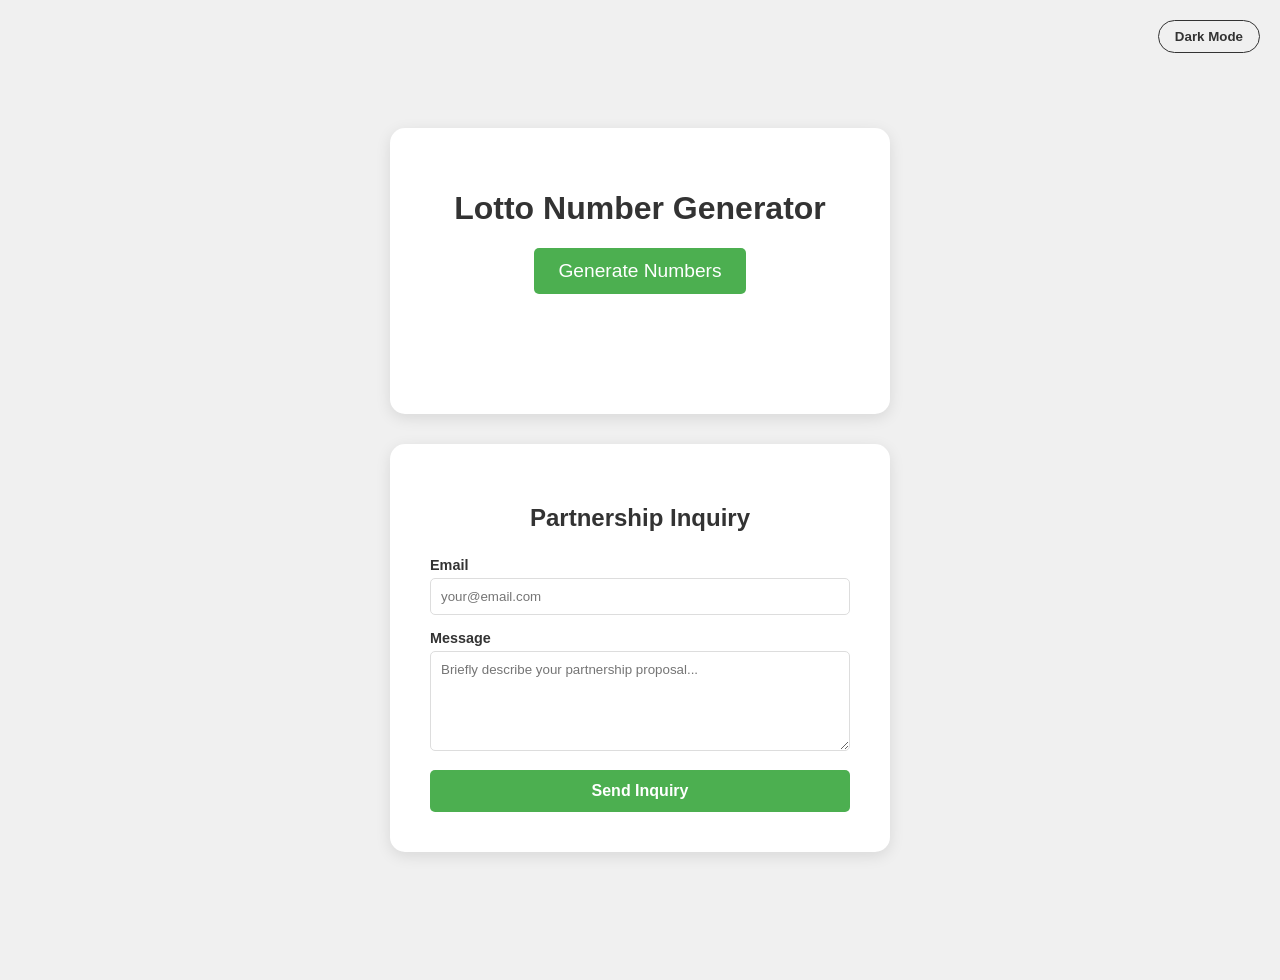
==== index.html @ 7924481c "Add Formspree partnership inquiry form with theme support" ====
<!DOCTYPE html>
<html lang="en">
<head>
    <meta charset="UTF-8">
    <meta name="viewport" content="width=device-width, initial-scale=1.0">
    <title>Lotto Number Generator</title>
    <link rel="stylesheet" href="style.css">
</head>
<body>
    <div class="theme-toggle-container">
        <button id="theme-toggle">Dark Mode</button>
    </div>
    
    <div class="main-wrapper">
        <div class="container lotto-section">
            <h1>Lotto Number Generator</h1>
            <button id="generator-btn">Generate Numbers</button>
            <div id="lotto-numbers-container"></div>
        </div>

        <div class="container contact-section">
            <h2>Partnership Inquiry</h2>
            <form action="https://formspree.io/f/your-form-id" method="POST">
                <div class="form-group">
                    <label for="email">Email</label>
                    <input type="email" id="email" name="email" placeholder="your@email.com" required>
                </div>
                <div class="form-group">
                    <label for="message">Message</label>
                    <textarea id="message" name="message" placeholder="Briefly describe your partnership proposal..." required></textarea>
                </div>
                <button type="submit" class="submit-btn">Send Inquiry</button>
            </form>
        </div>
    </div>

    <script src="main.js"></script>
</body>
</html>
---- style.css ----
:root {
    --bg-color: #f0f0f0;
    --text-color: #333;
    --container-bg: #fff;
    --btn-bg: #4CAF50;
    --btn-text: #fff;
    --input-border: #ddd;
    --input-bg: #fff;
}

body.dark-mode {
    --bg-color: #1a1a1a;
    --text-color: #f0f0f0;
    --container-bg: #2d2d2d;
    --btn-bg: #45a049;
    --btn-text: #fff;
    --input-border: #444;
    --input-bg: #3d3d3d;
}

body {
    font-family: sans-serif;
    display: flex;
    justify-content: center;
    align-items: center;
    min-height: 100vh;
    background-color: var(--bg-color);
    color: var(--text-color);
    transition: background-color 0.3s, color 0.3s;
    margin: 0;
    padding: 40px 0;
}

.main-wrapper {
    display: flex;
    flex-direction: column;
    gap: 30px;
    width: 90%;
    max-width: 500px;
}

.container {
    text-align: center;
    background-color: var(--container-bg);
    padding: 40px;
    border-radius: 15px;
    box-shadow: 0 4px 15px rgba(0,0,0,0.1);
}

.theme-toggle-container {
    position: absolute;
    top: 20px;
    right: 20px;
}

#theme-toggle {
    padding: 8px 16px;
    cursor: pointer;
    border: 1px solid var(--text-color);
    border-radius: 20px;
    background: transparent;
    color: var(--text-color);
    font-weight: bold;
    transition: all 0.3s;
}

#generator-btn {
    padding: 12px 24px;
    font-size: 1.2rem;
    cursor: pointer;
    border: none;
    border-radius: 5px;
    background-color: var(--btn-bg);
    color: var(--btn-text);
    margin-bottom: 20px;
    transition: background-color 0.3s, transform 0.1s;
}

#generator-btn:active {
    transform: scale(0.98);
}

#lotto-numbers-container {
    display: flex;
    justify-content: center;
    gap: 10px;
    flex-wrap: wrap;
    min-height: 60px;
}

.lotto-ball {
    width: 50px;
    height: 50px;
    border-radius: 50%;
    display: flex;
    justify-content: center;
    align-items: center;
    font-size: 1.5rem;
    font-weight: bold;
    color: white;
    box-shadow: 0 2px 5px rgba(0,0,0,0.2);
    animation: bounce 0.5s ease-out;
}

/* Contact Form Styling */
.contact-section h2 {
    margin-bottom: 25px;
}

.form-group {
    text-align: left;
    margin-bottom: 15px;
}

.form-group label {
    display: block;
    margin-bottom: 5px;
    font-weight: bold;
    font-size: 0.9rem;
}

.form-group input, 
.form-group textarea {
    width: 100%;
    padding: 10px;
    border: 1px solid var(--input-border);
    border-radius: 5px;
    background-color: var(--input-bg);
    color: var(--text-color);
    box-sizing: border-box;
    font-family: inherit;
}

.form-group textarea {
    height: 100px;
    resize: vertical;
}

.submit-btn {
    width: 100%;
    padding: 12px;
    background-color: var(--btn-bg);
    color: var(--btn-text);
    border: none;
    border-radius: 5px;
    font-size: 1rem;
    cursor: pointer;
    font-weight: bold;
    transition: opacity 0.3s;
}

.submit-btn:hover {
    opacity: 0.9;
}

@keyframes bounce {
    0% { transform: scale(0); }
    70% { transform: scale(1.1); }
    100% { transform: scale(1); }
}
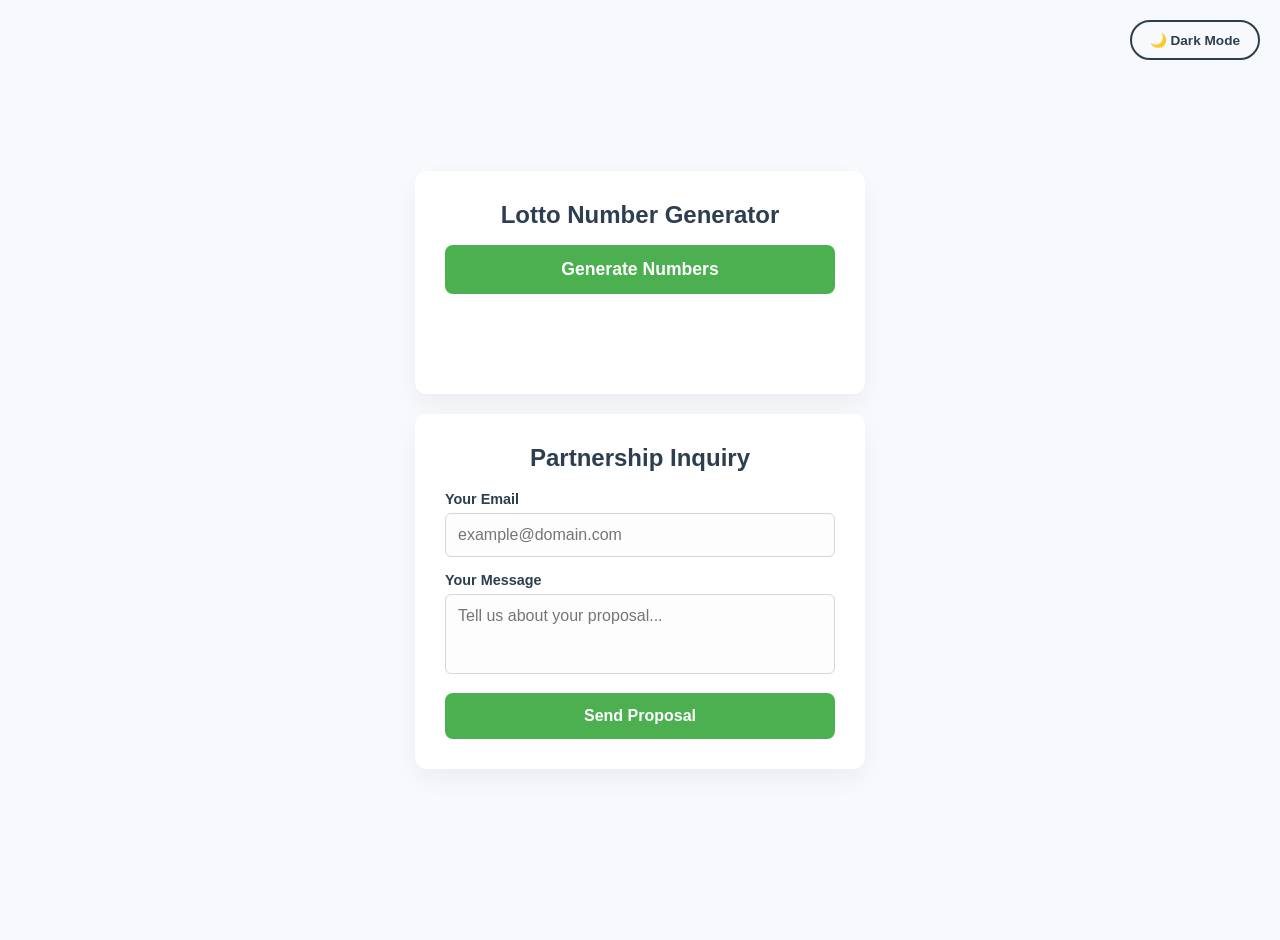
==== commit 81ff8145: "Final cleanup: Ensure both Lotto and Partnership form are present and styled" ====
--- a/index.html
+++ b/index.html
@@ -3,7 +3,7 @@
 <head>
     <meta charset="UTF-8">
     <meta name="viewport" content="width=device-width, initial-scale=1.0">
-    <title>Lotto Number Generator</title>
+    <title>Lotto & Partnership</title>
     <link rel="stylesheet" href="style.css">
 </head>
 <body>
@@ -12,24 +12,26 @@
     </div>
     
     <div class="main-wrapper">
+        <!-- Lotto Generator Section -->
         <div class="container lotto-section">
             <h1>Lotto Number Generator</h1>
             <button id="generator-btn">Generate Numbers</button>
             <div id="lotto-numbers-container"></div>
         </div>
 
+        <!-- Partnership Inquiry Form Section -->
         <div class="container contact-section">
             <h2>Partnership Inquiry</h2>
-            <form action="https://formspree.io/f/your-form-id" method="POST">
+            <form action="https://formspree.io/f/xnjgpeyk" method="POST">
                 <div class="form-group">
-                    <label for="email">Email</label>
-                    <input type="email" id="email" name="email" placeholder="your@email.com" required>
+                    <label for="email">Your Email</label>
+                    <input type="email" id="email" name="email" placeholder="example@domain.com" required>
                 </div>
                 <div class="form-group">
-                    <label for="message">Message</label>
-                    <textarea id="message" name="message" placeholder="Briefly describe your partnership proposal..." required></textarea>
+                    <label for="message">Your Message</label>
+                    <textarea id="message" name="message" placeholder="Tell us about your proposal..." required></textarea>
                 </div>
-                <button type="submit" class="submit-btn">Send Inquiry</button>
+                <button type="submit" class="submit-btn">Send Proposal</button>
             </form>
         </div>
     </div>
--- a/style.css
+++ b/style.css
@@ -1,112 +1,120 @@
 :root {
-    --bg-color: #f0f0f0;
-    --text-color: #333;
-    --container-bg: #fff;
-    --btn-bg: #4CAF50;
-    --btn-text: #fff;
-    --input-border: #ddd;
-    --input-bg: #fff;
+    --bg-color: #f7f9fc;
+    --text-color: #2c3e50;
+    --container-bg: #ffffff;
+    --btn-bg: #4caf50;
+    --btn-text: #ffffff;
+    --input-border: #d1d8e0;
+    --input-bg: #fdfdfd;
 }
 
 body.dark-mode {
-    --bg-color: #1a1a1a;
-    --text-color: #f0f0f0;
-    --container-bg: #2d2d2d;
-    --btn-bg: #45a049;
-    --btn-text: #fff;
-    --input-border: #444;
-    --input-bg: #3d3d3d;
+    --bg-color: #121212;
+    --text-color: #e0e0e0;
+    --container-bg: #1e1e1e;
+    --btn-bg: #43a047;
+    --btn-text: #ffffff;
+    --input-border: #333333;
+    --input-bg: #2d2d2d;
 }
 
 body {
-    font-family: sans-serif;
+    font-family: 'Segoe UI', Tahoma, Geneva, Verdana, sans-serif;
     display: flex;
     justify-content: center;
     align-items: center;
     min-height: 100vh;
     background-color: var(--bg-color);
     color: var(--text-color);
-    transition: background-color 0.3s, color 0.3s;
+    transition: all 0.3s ease;
     margin: 0;
-    padding: 40px 0;
+    padding: 20px;
 }
 
 .main-wrapper {
     display: flex;
     flex-direction: column;
-    gap: 30px;
-    width: 90%;
-    max-width: 500px;
+    gap: 20px;
+    width: 100%;
+    max-width: 450px;
 }
 
 .container {
+    background-color: var(--container-bg);
+    padding: 30px;
+    border-radius: 12px;
+    box-shadow: 0 10px 25px rgba(0,0,0,0.05);
     text-align: center;
-    background-color: var(--container-bg);
-    padding: 40px;
-    border-radius: 15px;
-    box-shadow: 0 4px 15px rgba(0,0,0,0.1);
 }
 
 .theme-toggle-container {
-    position: absolute;
+    position: fixed;
     top: 20px;
     right: 20px;
 }
 
 #theme-toggle {
-    padding: 8px 16px;
+    padding: 10px 18px;
     cursor: pointer;
-    border: 1px solid var(--text-color);
-    border-radius: 20px;
+    border: 2px solid var(--text-color);
+    border-radius: 25px;
     background: transparent;
     color: var(--text-color);
-    font-weight: bold;
-    transition: all 0.3s;
+    font-weight: 700;
+    font-size: 0.85rem;
+    transition: 0.3s;
+}
+
+h1, h2 {
+    margin-top: 0;
+    font-size: 1.5rem;
 }
 
 #generator-btn {
-    padding: 12px 24px;
-    font-size: 1.2rem;
+    width: 100%;
+    padding: 14px;
+    font-size: 1.1rem;
+    font-weight: bold;
     cursor: pointer;
     border: none;
-    border-radius: 5px;
+    border-radius: 8px;
     background-color: var(--btn-bg);
     color: var(--btn-text);
     margin-bottom: 20px;
-    transition: background-color 0.3s, transform 0.1s;
+    transition: transform 0.1s, opacity 0.2s;
 }
 
-#generator-btn:active {
-    transform: scale(0.98);
-}
+#generator-btn:hover { opacity: 0.9; }
+#generator-btn:active { transform: scale(0.98); }
 
 #lotto-numbers-container {
     display: flex;
     justify-content: center;
-    gap: 10px;
+    gap: 8px;
     flex-wrap: wrap;
-    min-height: 60px;
+    min-height: 50px;
 }
 
 .lotto-ball {
-    width: 50px;
-    height: 50px;
+    width: 45px;
+    height: 45px;
     border-radius: 50%;
     display: flex;
     justify-content: center;
     align-items: center;
-    font-size: 1.5rem;
+    font-size: 1.2rem;
     font-weight: bold;
     color: white;
-    box-shadow: 0 2px 5px rgba(0,0,0,0.2);
-    animation: bounce 0.5s ease-out;
+    box-shadow: 0 4px 8px rgba(0,0,0,0.15);
+    animation: popIn 0.4s cubic-bezier(0.175, 0.885, 0.32, 1.275);
 }
 
-/* Contact Form Styling */
-.contact-section h2 {
-    margin-bottom: 25px;
+@keyframes popIn {
+    0% { transform: scale(0); opacity: 0; }
+    100% { transform: scale(1); opacity: 1; }
 }
 
+/* Form Styles */
 .form-group {
     text-align: left;
     margin-bottom: 15px;
@@ -114,47 +122,40 @@
 
 .form-group label {
     display: block;
-    margin-bottom: 5px;
-    font-weight: bold;
+    margin-bottom: 6px;
     font-size: 0.9rem;
+    font-weight: 600;
 }
 
 .form-group input, 
 .form-group textarea {
     width: 100%;
-    padding: 10px;
+    padding: 12px;
     border: 1px solid var(--input-border);
-    border-radius: 5px;
+    border-radius: 6px;
     background-color: var(--input-bg);
     color: var(--text-color);
     box-sizing: border-box;
     font-family: inherit;
+    font-size: 1rem;
 }
 
 .form-group textarea {
-    height: 100px;
-    resize: vertical;
+    height: 80px;
+    resize: none;
 }
 
 .submit-btn {
     width: 100%;
-    padding: 12px;
+    padding: 14px;
     background-color: var(--btn-bg);
     color: var(--btn-text);
     border: none;
-    border-radius: 5px;
+    border-radius: 8px;
     font-size: 1rem;
+    font-weight: bold;
     cursor: pointer;
-    font-weight: bold;
-    transition: opacity 0.3s;
+    transition: 0.3s;
 }
 
-.submit-btn:hover {
-    opacity: 0.9;
-}
-
-@keyframes bounce {
-    0% { transform: scale(0); }
-    70% { transform: scale(1.1); }
-    100% { transform: scale(1); }
-}
+.submit-btn:hover { opacity: 0.9; }
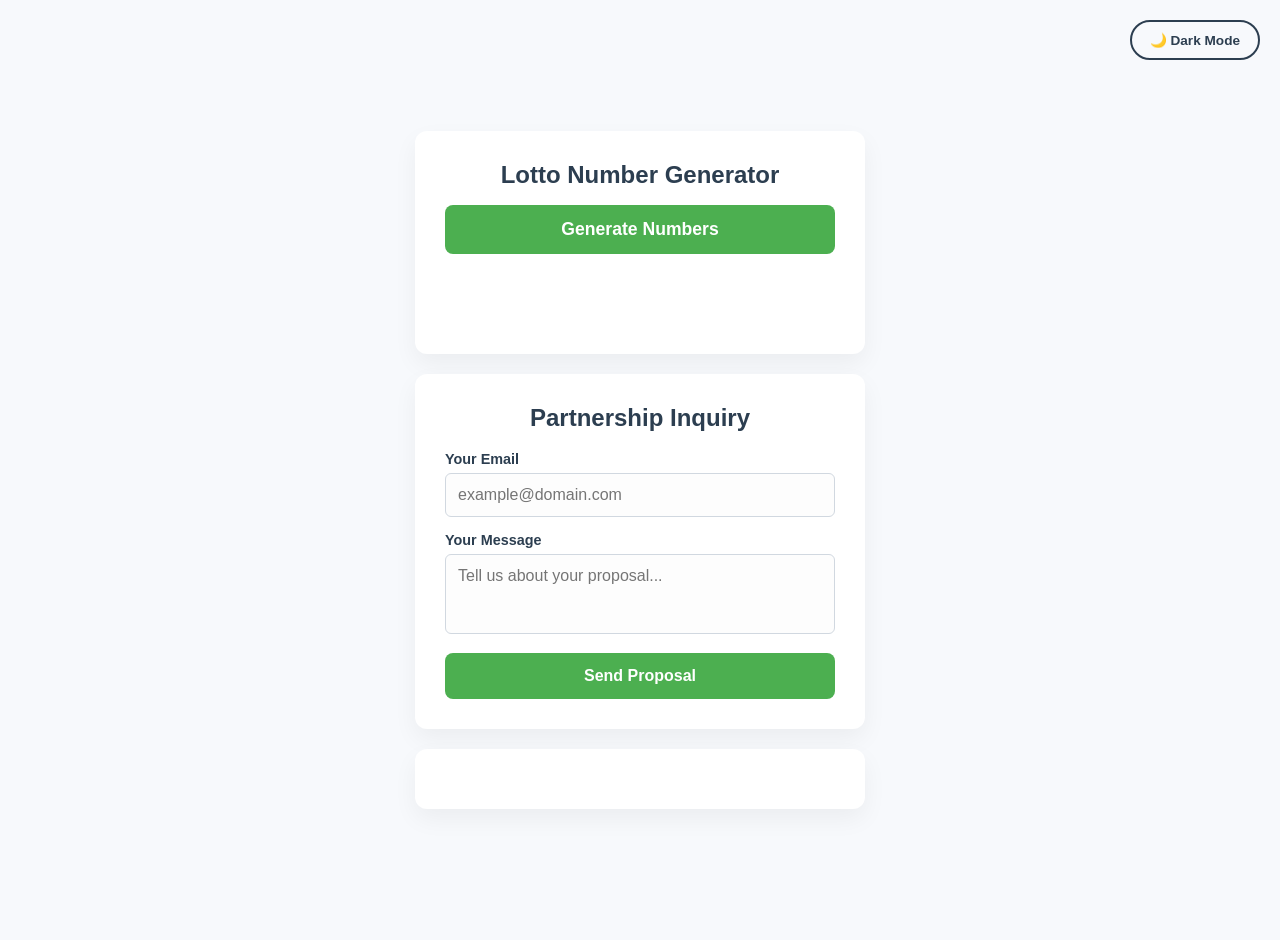
==== commit e4e1396a: "Add Disqus comment section" ====
--- a/index.html
+++ b/index.html
@@ -34,6 +34,29 @@
                 <button type="submit" class="submit-btn">Send Proposal</button>
             </form>
         </div>
+
+        <!-- Disqus Comment Section -->
+        <div class="container comment-section">
+            <div id="disqus_thread"></div>
+            <script>
+                /**
+                *  RECOMMENDED CONFIGURATION VARIABLES: EDIT AND UNCOMMENT THE SECTION BELOW TO INSERT DYNAMIC VALUES FROM YOUR PLATFORM OR CMS.
+                *  LEARN WHY DEFINING THESE VARIABLES IS IMPORTANT: https://disqus.com/admin/universalcode/#configuration-variables    */
+                /*
+                var disqus_config = function () {
+                this.page.url = PAGE_URL;  // Replace PAGE_URL with your page's canonical URL variable
+                this.page.identifier = PAGE_IDENTIFIER; // Replace PAGE_IDENTIFIER with your page's unique identifier variable
+                };
+                */
+                (function() { // DON'T EDIT BELOW THIS LINE
+                var d = document, s = d.createElement('script');
+                s.src = 'https://productbuilder-aegevqbqlp.disqus.com/embed.js';
+                s.setAttribute('data-timestamp', +new Date());
+                (d.head || d.body).appendChild(s);
+                })();
+            </script>
+            <noscript>Please enable JavaScript to view the <a href="https://disqus.com/?ref_noscript">comments powered by Disqus.</a></noscript>
+        </div>
     </div>
 
     <script src="main.js"></script>
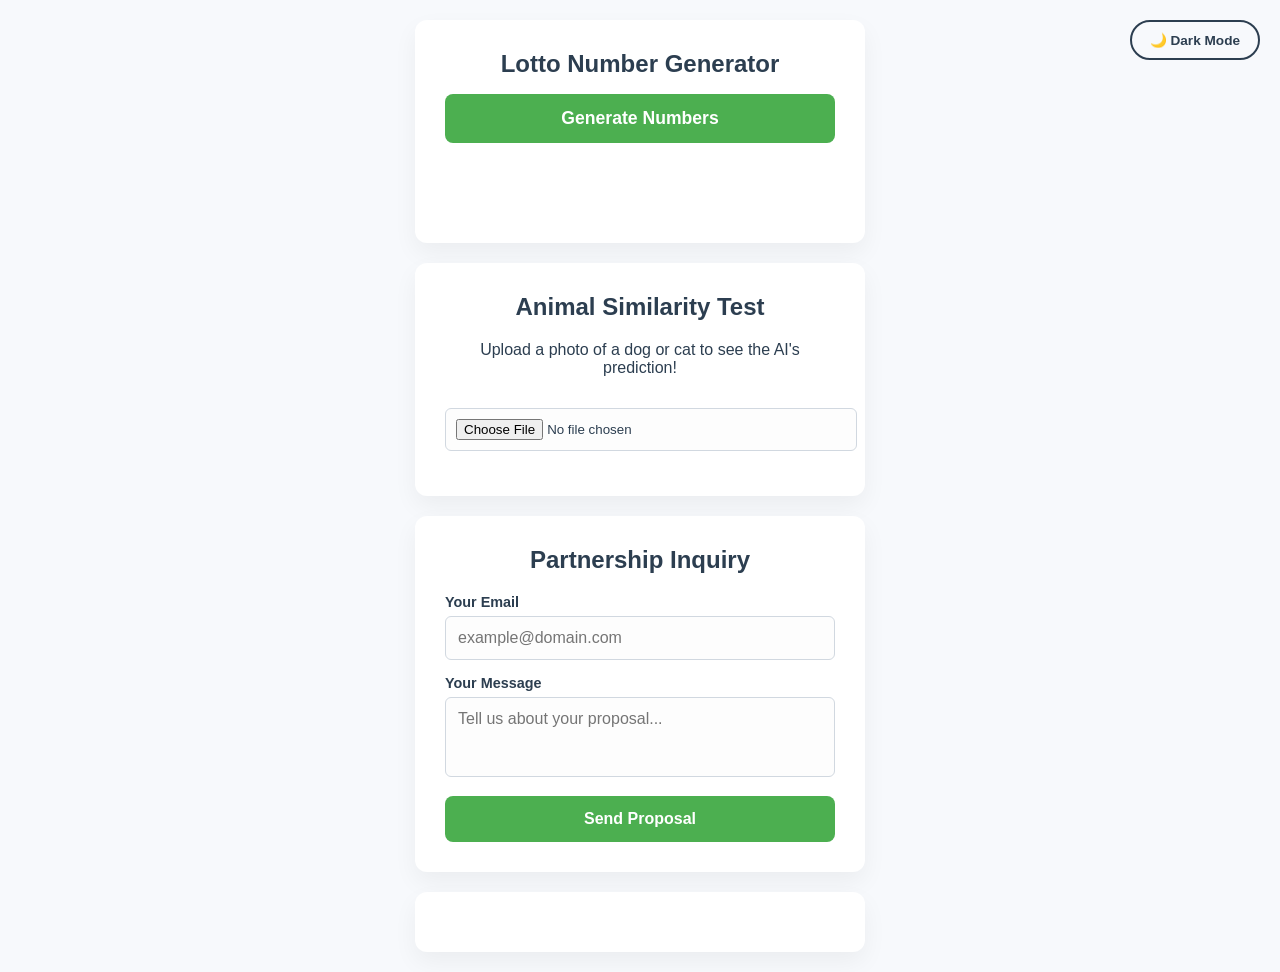
==== commit c450041e: "Implement Animal Similarity Test using Teachable Machine" ====
--- a/index.html
+++ b/index.html
@@ -3,8 +3,11 @@
 <head>
     <meta charset="UTF-8">
     <meta name="viewport" content="width=device-width, initial-scale=1.0">
-    <title>Lotto & Partnership</title>
+    <title>Lotto & Animal Similarity Test</title>
     <link rel="stylesheet" href="style.css">
+    <!-- TensorFlow & Teachable Machine Libraries -->
+    <script src="https://cdn.jsdelivr.net/npm/@tensorflow/tfjs@latest/dist/tf.min.js"></script>
+    <script src="https://cdn.jsdelivr.net/npm/@teachablemachine/image@latest/dist/teachablemachine-image.min.js"></script>
 </head>
 <body>
     <div class="theme-toggle-container">
@@ -17,6 +20,20 @@
             <h1>Lotto Number Generator</h1>
             <button id="generator-btn">Generate Numbers</button>
             <div id="lotto-numbers-container"></div>
+        </div>
+
+        <!-- Animal Similarity Test Section -->
+        <div class="container animal-test-section">
+            <h2>Animal Similarity Test</h2>
+            <p>Upload a photo of a dog or cat to see the AI's prediction!</p>
+            <div class="upload-area">
+                <input type="file" id="image-upload" accept="image/*" class="file-input">
+            </div>
+            <div id="image-preview">
+                <img id="face-image" src="" alt="Face Image" style="display:none; max-width:100%; border-radius:10px; margin: 20px 0; box-shadow: 0 4px 10px rgba(0,0,0,0.1);">
+            </div>
+            <div id="loading-msg" style="display:none; font-weight: bold; margin: 10px 0;">AI is analyzing...</div>
+            <div id="label-container"></div>
         </div>
 
         <!-- Partnership Inquiry Form Section -->
@@ -39,16 +56,7 @@
         <div class="container comment-section">
             <div id="disqus_thread"></div>
             <script>
-                /**
-                *  RECOMMENDED CONFIGURATION VARIABLES: EDIT AND UNCOMMENT THE SECTION BELOW TO INSERT DYNAMIC VALUES FROM YOUR PLATFORM OR CMS.
-                *  LEARN WHY DEFINING THESE VARIABLES IS IMPORTANT: https://disqus.com/admin/universalcode/#configuration-variables    */
-                /*
-                var disqus_config = function () {
-                this.page.url = PAGE_URL;  // Replace PAGE_URL with your page's canonical URL variable
-                this.page.identifier = PAGE_IDENTIFIER; // Replace PAGE_IDENTIFIER with your page's unique identifier variable
-                };
-                */
-                (function() { // DON'T EDIT BELOW THIS LINE
+                (function() {
                 var d = document, s = d.createElement('script');
                 s.src = 'https://productbuilder-aegevqbqlp.disqus.com/embed.js';
                 s.setAttribute('data-timestamp', +new Date());
--- a/style.css
+++ b/style.css
@@ -6,6 +6,7 @@
     --btn-text: #ffffff;
     --input-border: #d1d8e0;
     --input-bg: #fdfdfd;
+    --bar-bg: #ecf0f1;
 }
 
 body.dark-mode {
@@ -16,6 +17,7 @@
     --btn-text: #ffffff;
     --input-border: #333333;
     --input-bg: #2d2d2d;
+    --bar-bg: #333333;
 }
 
 body {
@@ -114,6 +116,51 @@
     100% { transform: scale(1); opacity: 1; }
 }
 
+/* Animal Test Styles */
+.file-input {
+    width: 100%;
+    padding: 10px;
+    border: 1px solid var(--input-border);
+    border-radius: 6px;
+    background-color: var(--input-bg);
+    color: var(--text-color);
+    margin: 15px 0;
+}
+
+.result-item {
+    display: flex;
+    justify-content: space-between;
+    align-items: center;
+    margin-bottom: 12px;
+}
+
+.result-label {
+    width: 70px;
+    text-align: left;
+    font-weight: bold;
+}
+
+.result-bar-bg {
+    flex-grow: 1;
+    height: 14px;
+    background-color: var(--bar-bg);
+    margin: 0 10px;
+    border-radius: 7px;
+    overflow: hidden;
+}
+
+.result-bar-fill {
+    height: 100%;
+    background-color: var(--btn-bg);
+    transition: width 0.5s ease-out;
+}
+
+.result-percent {
+    width: 50px;
+    text-align: right;
+    font-size: 0.9rem;
+}
+
 /* Form Styles */
 .form-group {
     text-align: left;
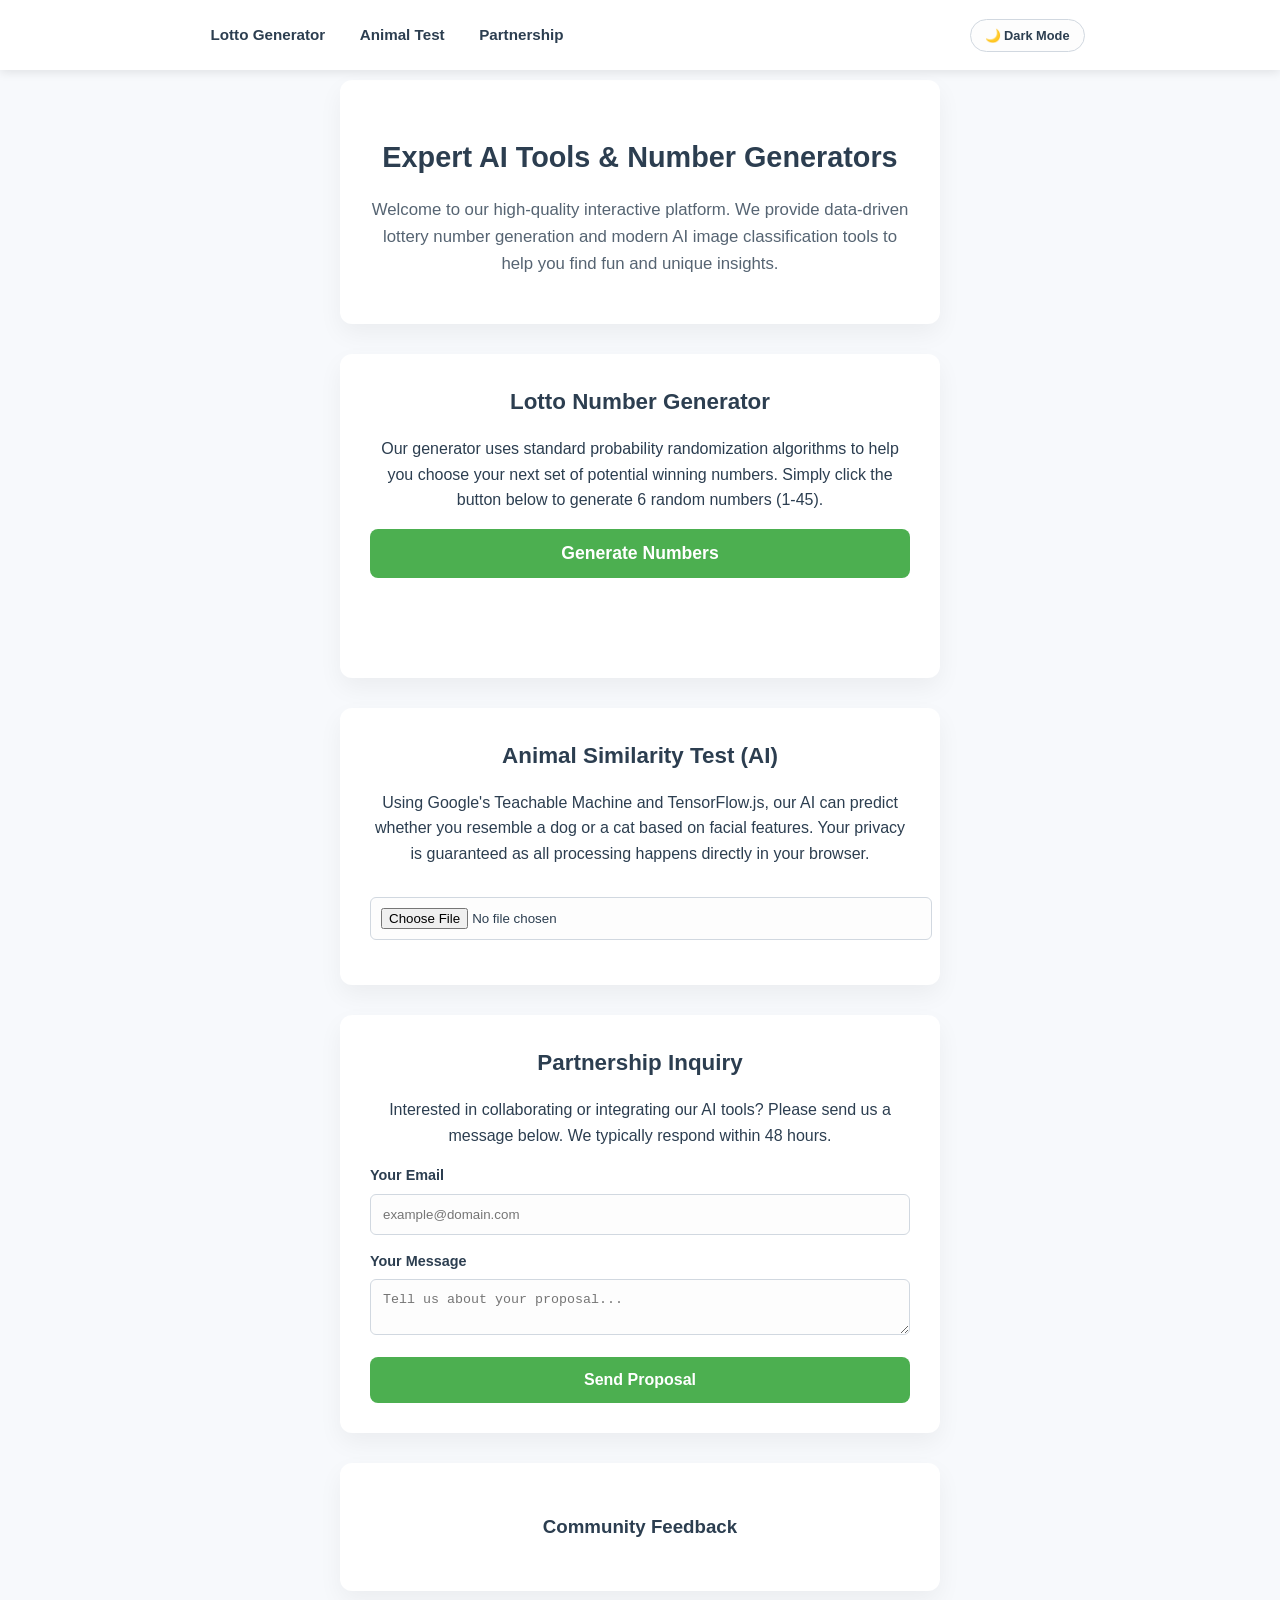
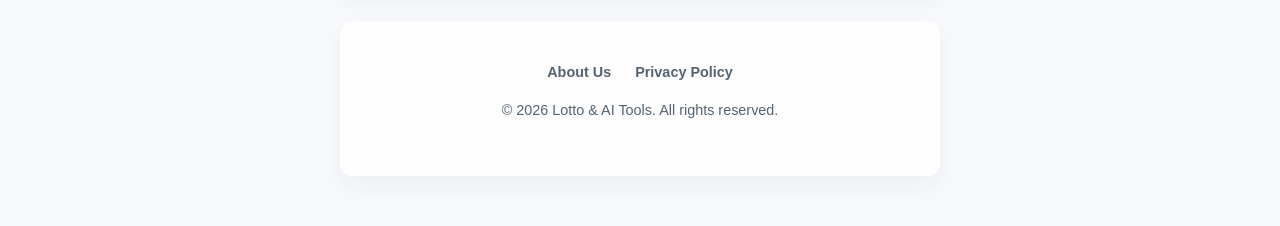
==== commit c3c4a458: "Optimize site for AdSense approval: Add Privacy Policy, About Us, Navigation, and original content" ====
--- a/index.html
+++ b/index.html
@@ -3,42 +3,60 @@
 <head>
     <meta charset="UTF-8">
     <meta name="viewport" content="width=device-width, initial-scale=1.0">
-    <title>Lotto & Animal Similarity Test</title>
+    <meta name="google-adsense-account" content="ca-pub-6299347743508819">
+    <script async src="https://pagead2.googlesyndication.com/pagead/js/adsbygoogle.js?client=ca-pub-6299347743508819"
+     crossorigin="anonymous"></script>
+    <title>Lotto & Animal Similarity Test - AI Powered Tools</title>
     <link rel="stylesheet" href="style.css">
     <!-- TensorFlow & Teachable Machine Libraries -->
     <script src="https://cdn.jsdelivr.net/npm/@tensorflow/tfjs@latest/dist/tf.min.js"></script>
     <script src="https://cdn.jsdelivr.net/npm/@teachablemachine/image@latest/dist/teachablemachine-image.min.js"></script>
 </head>
 <body>
-    <div class="theme-toggle-container">
-        <button id="theme-toggle">Dark Mode</button>
-    </div>
+    <header class="navbar">
+        <div class="nav-links">
+            <a href="#lotto-section">Lotto Generator</a>
+            <a href="#animal-test-section">Animal Test</a>
+            <a href="#contact-section">Partnership</a>
+        </div>
+        <div class="theme-toggle-container">
+            <button id="theme-toggle">🌙 Dark Mode</button>
+        </div>
+    </header>
     
     <div class="main-wrapper">
+        <!-- Hero Section for AdSense Quality -->
+        <section class="hero-text container">
+            <h1>Expert AI Tools & Number Generators</h1>
+            <p>Welcome to our high-quality interactive platform. We provide data-driven lottery number generation and modern AI image classification tools to help you find fun and unique insights.</p>
+        </section>
+
         <!-- Lotto Generator Section -->
-        <div class="container lotto-section">
-            <h1>Lotto Number Generator</h1>
+        <section id="lotto-section" class="container lotto-section">
+            <h2>Lotto Number Generator</h2>
+            <p>Our generator uses standard probability randomization algorithms to help you choose your next set of potential winning numbers. Simply click the button below to generate 6 random numbers (1-45).</p>
             <button id="generator-btn">Generate Numbers</button>
             <div id="lotto-numbers-container"></div>
-        </div>
+        </section>
 
         <!-- Animal Similarity Test Section -->
-        <div class="container animal-test-section">
-            <h2>Animal Similarity Test</h2>
-            <p>Upload a photo of a dog or cat to see the AI's prediction!</p>
+        <section id="animal-test-section" class="container animal-test-section">
+            <h2>Animal Similarity Test (AI)</h2>
+            <p>Using Google's Teachable Machine and TensorFlow.js, our AI can predict whether you resemble a dog or a cat based on facial features. Your privacy is guaranteed as all processing happens directly in your browser.</p>
             <div class="upload-area">
                 <input type="file" id="image-upload" accept="image/*" class="file-input">
             </div>
             <div id="image-preview">
-                <img id="face-image" src="" alt="Face Image" style="display:none; max-width:100%; border-radius:10px; margin: 20px 0; box-shadow: 0 4px 10px rgba(0,0,0,0.1);">
+                <img id="face-image" src="" alt="Face Image Preview" style="display:none; max-width:100%; border-radius:10px; margin: 20px 0; box-shadow: 0 4px 10px rgba(0,0,0,0.1);">
             </div>
             <div id="loading-msg" style="display:none; font-weight: bold; margin: 10px 0;">AI is analyzing...</div>
             <div id="label-container"></div>
-        </div>
+        </section>
 
         <!-- Partnership Inquiry Form Section -->
-        <div class="container contact-section">
+        <section id="contact-section" class="container contact-section">
             <h2>Partnership Inquiry</h2>
+            <p>Interested in collaborating or integrating our AI tools? Please send us a message below. We typically respond within 48 hours.</p>
             <form action="https://formspree.io/f/xnjgpeyk" method="POST">
                 <div class="form-group">
                     <label for="email">Your Email</label>
@@ -50,10 +68,11 @@
                 </div>
                 <button type="submit" class="submit-btn">Send Proposal</button>
             </form>
-        </div>
+        </section>
 
         <!-- Disqus Comment Section -->
-        <div class="container comment-section">
+        <section class="container comment-section">
+            <h3>Community Feedback</h3>
             <div id="disqus_thread"></div>
             <script>
                 (function() {
@@ -64,7 +83,15 @@
                 })();
             </script>
             <noscript>Please enable JavaScript to view the <a href="https://disqus.com/?ref_noscript">comments powered by Disqus.</a></noscript>
-        </div>
+        </section>
+
+        <footer class="container footer">
+            <div class="footer-links">
+                <a href="about.html">About Us</a>
+                <a href="privacy.html">Privacy Policy</a>
+            </div>
+            <p>&copy; 2026 Lotto & AI Tools. All rights reserved.</p>
+        </footer>
     </div>
 
     <script src="main.js"></script>
--- a/style.css
+++ b/style.css
@@ -7,6 +7,7 @@
     --input-border: #d1d8e0;
     --input-bg: #fdfdfd;
     --bar-bg: #ecf0f1;
+    --nav-bg: #ffffff;
 }
 
 body.dark-mode {
@@ -18,27 +19,54 @@
     --input-border: #333333;
     --input-bg: #2d2d2d;
     --bar-bg: #333333;
+    --nav-bg: #1e1e1e;
 }
 
 body {
     font-family: 'Segoe UI', Tahoma, Geneva, Verdana, sans-serif;
-    display: flex;
-    justify-content: center;
-    align-items: center;
-    min-height: 100vh;
     background-color: var(--bg-color);
     color: var(--text-color);
     transition: all 0.3s ease;
     margin: 0;
-    padding: 20px;
+    padding-top: 80px; /* Space for fixed navbar */
+    line-height: 1.6;
+}
+
+.navbar {
+    position: fixed;
+    top: 0;
+    left: 0;
+    right: 0;
+    height: 70px;
+    background-color: var(--nav-bg);
+    display: flex;
+    justify-content: space-around;
+    align-items: center;
+    box-shadow: 0 2px 10px rgba(0,0,0,0.1);
+    z-index: 1000;
+}
+
+.nav-links a {
+    text-decoration: none;
+    color: var(--text-color);
+    margin: 0 15px;
+    font-weight: 600;
+    font-size: 0.95rem;
+    transition: color 0.3s;
+}
+
+.nav-links a:hover {
+    color: var(--btn-bg);
 }
 
 .main-wrapper {
     display: flex;
     flex-direction: column;
-    gap: 20px;
-    width: 100%;
-    max-width: 450px;
+    gap: 30px;
+    width: 95%;
+    max-width: 600px;
+    margin: 0 auto;
+    padding-bottom: 50px;
 }
 
 .container {
@@ -49,27 +77,38 @@
     text-align: center;
 }
 
+.hero-text h1 {
+    font-size: 1.8rem;
+    margin-bottom: 10px;
+}
+
+.hero-text p {
+    font-size: 1.05rem;
+    color: var(--text-color);
+    opacity: 0.8;
+}
+
 .theme-toggle-container {
-    position: fixed;
-    top: 20px;
-    right: 20px;
+    display: flex;
+    align-items: center;
 }
 
 #theme-toggle {
-    padding: 10px 18px;
+    padding: 8px 14px;
     cursor: pointer;
-    border: 2px solid var(--text-color);
-    border-radius: 25px;
-    background: transparent;
+    border: 1px solid var(--input-border);
+    border-radius: 20px;
+    background: var(--input-bg);
     color: var(--text-color);
     font-weight: 700;
-    font-size: 0.85rem;
+    font-size: 0.8rem;
     transition: 0.3s;
 }
 
-h1, h2 {
+h2 {
     margin-top: 0;
-    font-size: 1.5rem;
+    font-size: 1.4rem;
+    margin-bottom: 15px;
 }
 
 #generator-btn {
@@ -86,9 +125,6 @@
     transition: transform 0.1s, opacity 0.2s;
 }
 
-#generator-btn:hover { opacity: 0.9; }
-#generator-btn:active { transform: scale(0.98); }
-
 #lotto-numbers-container {
     display: flex;
     justify-content: center;
@@ -152,13 +188,6 @@
 .result-bar-fill {
     height: 100%;
     background-color: var(--btn-bg);
-    transition: width 0.5s ease-out;
-}
-
-.result-percent {
-    width: 50px;
-    text-align: right;
-    font-size: 0.9rem;
 }
 
 /* Form Styles */
@@ -183,13 +212,6 @@
     background-color: var(--input-bg);
     color: var(--text-color);
     box-sizing: border-box;
-    font-family: inherit;
-    font-size: 1rem;
-}
-
-.form-group textarea {
-    height: 80px;
-    resize: none;
 }
 
 .submit-btn {
@@ -202,7 +224,40 @@
     font-size: 1rem;
     font-weight: bold;
     cursor: pointer;
-    transition: 0.3s;
-}
-
-.submit-btn:hover { opacity: 0.9; }
+}
+
+/* Footer & Legal */
+.footer {
+    padding: 40px 20px;
+    font-size: 0.9rem;
+    opacity: 0.8;
+}
+
+.footer-links {
+    margin-bottom: 15px;
+}
+
+.footer-links a {
+    color: var(--text-color);
+    margin: 0 10px;
+    text-decoration: none;
+    font-weight: 600;
+}
+
+.legal-page .container {
+    text-align: left;
+    max-width: 800px;
+    margin: 40px auto;
+}
+
+.legal-page h1 {
+    text-align: center;
+    margin-bottom: 30px;
+}
+
+.legal-page h2 {
+    margin-top: 30px;
+    border-bottom: 2px solid var(--btn-bg);
+    padding-bottom: 5px;
+    display: inline-block;
+}
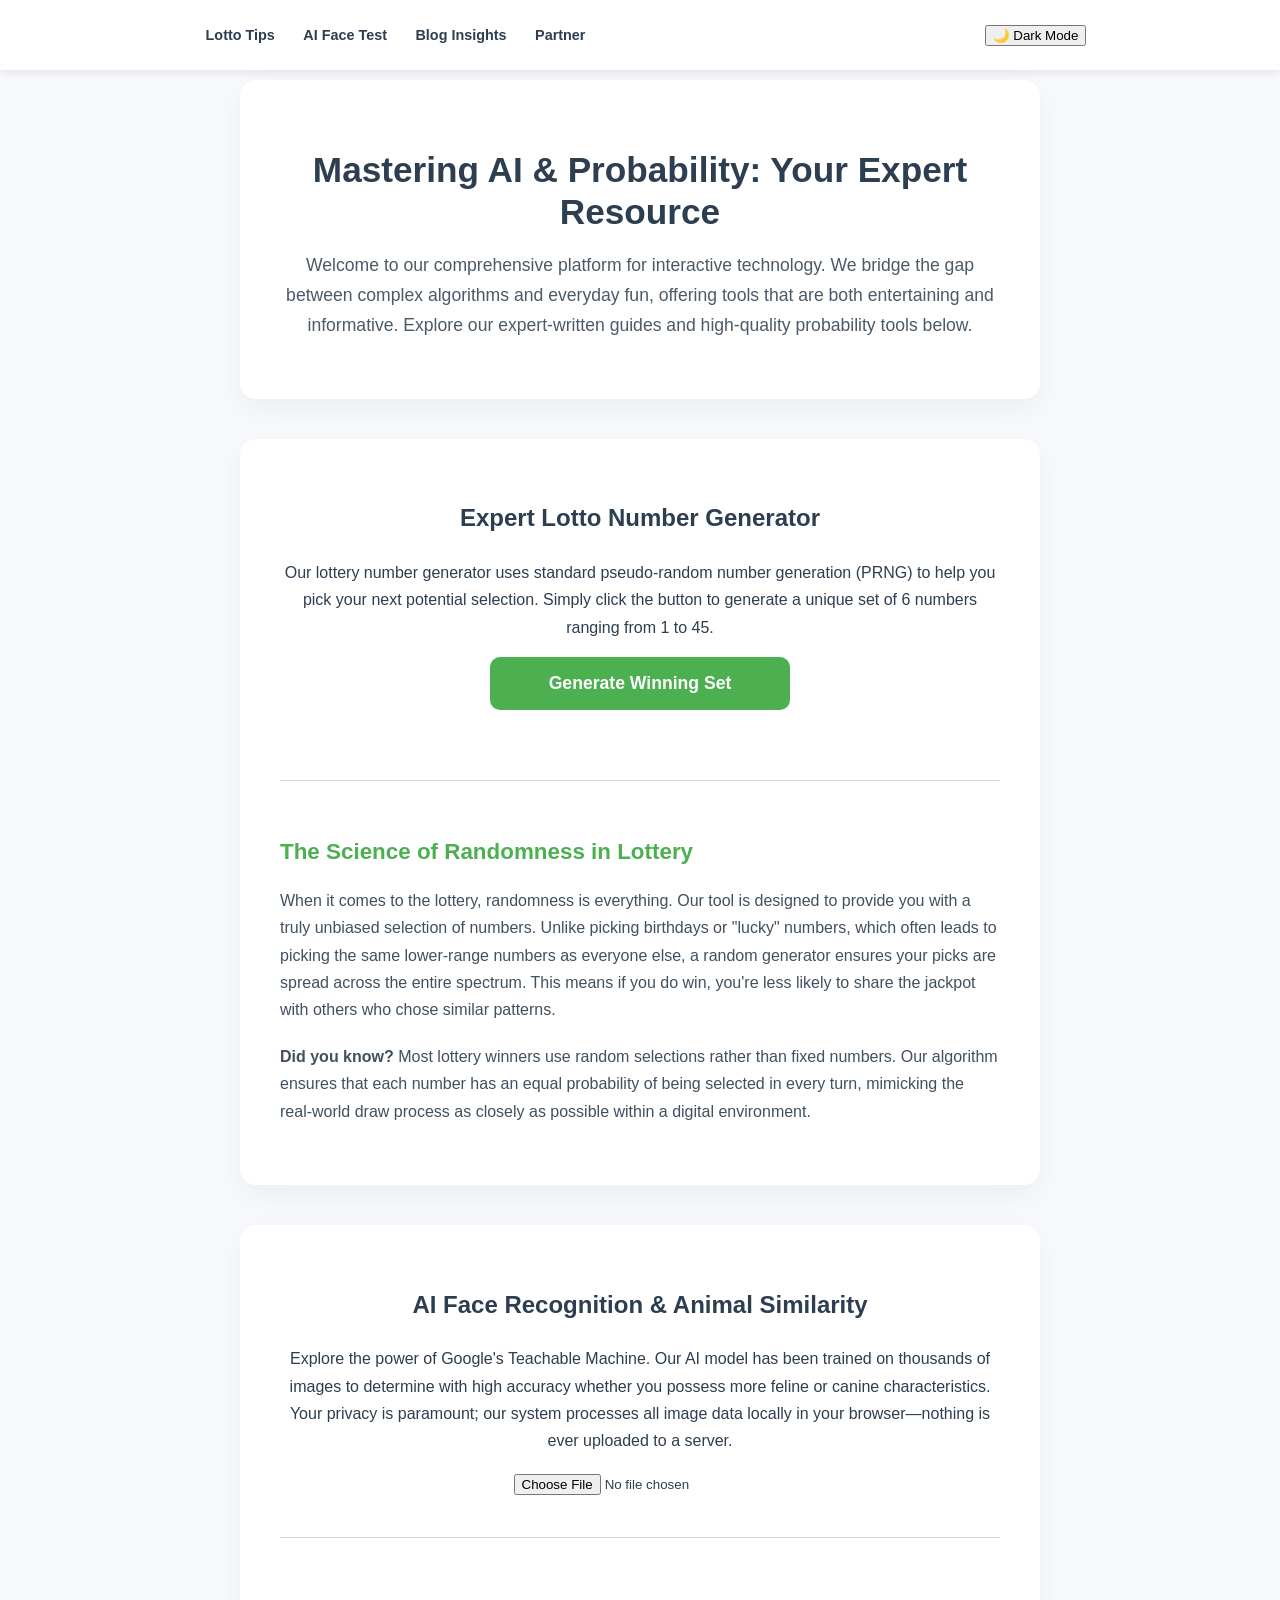
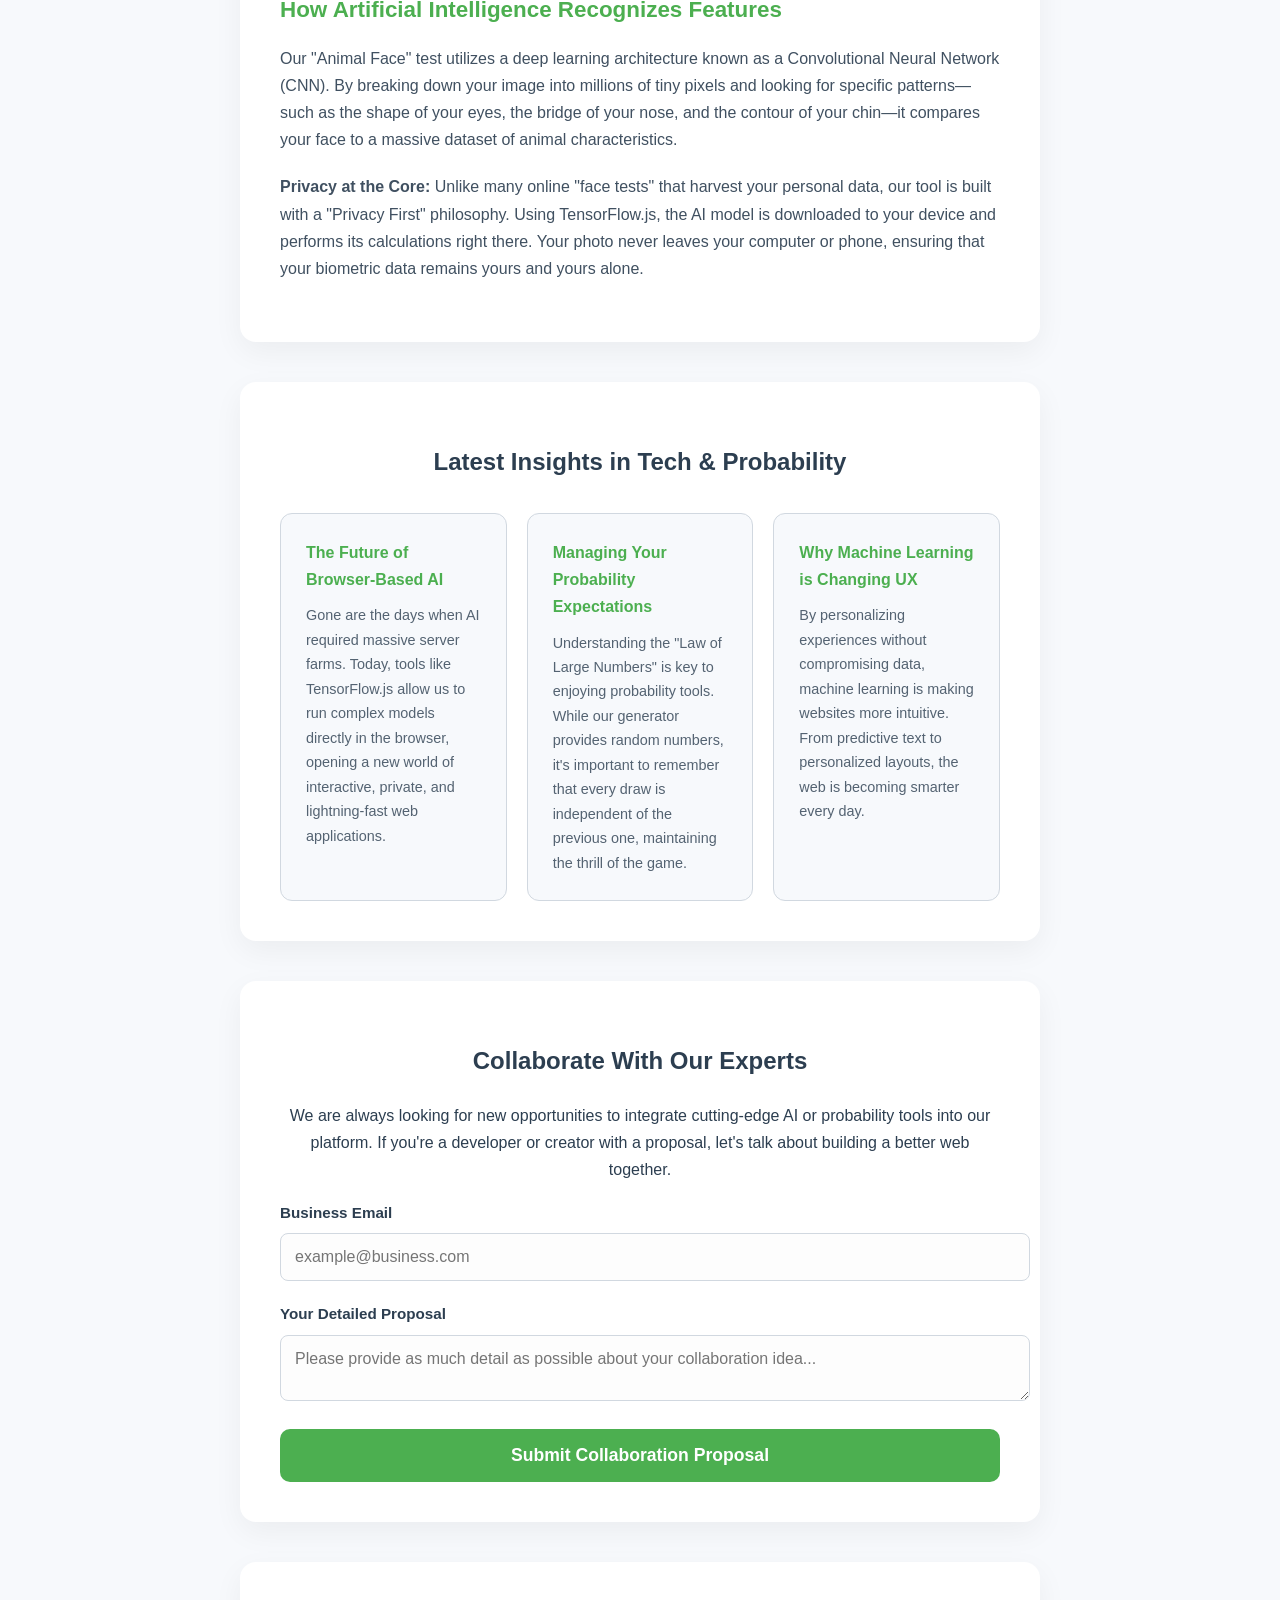
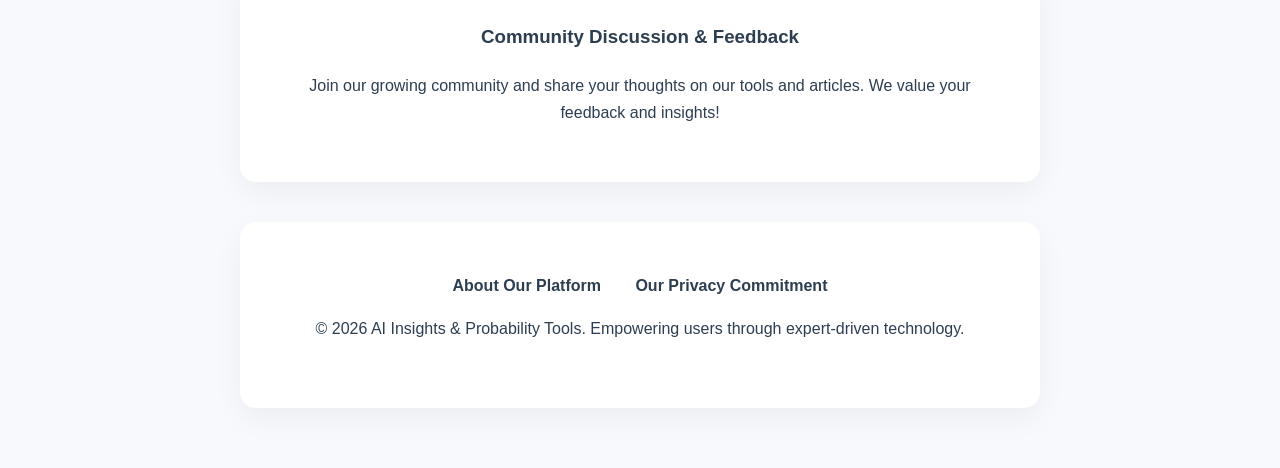
==== commit 6cb24fa2: "Enrich site with blog-style informational content and improve typography for AdSense approval" ====
--- a/index.html
+++ b/index.html
@@ -6,7 +6,7 @@
     <meta name="google-adsense-account" content="ca-pub-6299347743508819">
     <script async src="https://pagead2.googlesyndication.com/pagead/js/adsbygoogle.js?client=ca-pub-6299347743508819"
      crossorigin="anonymous"></script>
-    <title>Lotto & Animal Similarity Test - AI Powered Tools</title>
+    <title>AI & Probability Insights - Expert Lotto & Animal Face AI</title>
     <link rel="stylesheet" href="style.css">
     <!-- TensorFlow & Teachable Machine Libraries -->
     <script src="https://cdn.jsdelivr.net/npm/@tensorflow/tfjs@latest/dist/tf.min.js"></script>
@@ -15,9 +15,10 @@
 <body>
     <header class="navbar">
         <div class="nav-links">
-            <a href="#lotto-section">Lotto Generator</a>
-            <a href="#animal-test-section">Animal Test</a>
-            <a href="#contact-section">Partnership</a>
+            <a href="#lotto-section">Lotto Tips</a>
+            <a href="#animal-test-section">AI Face Test</a>
+            <a href="#blog-section">Blog Insights</a>
+            <a href="#contact-section">Partner</a>
         </div>
         <div class="theme-toggle-container">
             <button id="theme-toggle">🌙 Dark Mode</button>
@@ -25,54 +26,88 @@
     </header>
     
     <div class="main-wrapper">
-        <!-- Hero Section for AdSense Quality -->
+        <!-- Hero Section -->
         <section class="hero-text container">
-            <h1>Expert AI Tools & Number Generators</h1>
-            <p>Welcome to our high-quality interactive platform. We provide data-driven lottery number generation and modern AI image classification tools to help you find fun and unique insights.</p>
+            <h1>Mastering AI & Probability: Your Expert Resource</h1>
+            <p>Welcome to our comprehensive platform for interactive technology. We bridge the gap between complex algorithms and everyday fun, offering tools that are both entertaining and informative. Explore our expert-written guides and high-quality probability tools below.</p>
         </section>
 
         <!-- Lotto Generator Section -->
         <section id="lotto-section" class="container lotto-section">
-            <h2>Lotto Number Generator</h2>
-            <p>Our generator uses standard probability randomization algorithms to help you choose your next set of potential winning numbers. Simply click the button below to generate 6 random numbers (1-45).</p>
-            <button id="generator-btn">Generate Numbers</button>
+            <h2>Expert Lotto Number Generator</h2>
+            <p>Our lottery number generator uses standard pseudo-random number generation (PRNG) to help you pick your next potential selection. Simply click the button to generate a unique set of 6 numbers ranging from 1 to 45.</p>
+            <button id="generator-btn">Generate Winning Set</button>
             <div id="lotto-numbers-container"></div>
+            
+            <!-- Blog Style Content for Lotto -->
+            <article class="article-content">
+                <h3>The Science of Randomness in Lottery</h3>
+                <p>When it comes to the lottery, randomness is everything. Our tool is designed to provide you with a truly unbiased selection of numbers. Unlike picking birthdays or "lucky" numbers, which often leads to picking the same lower-range numbers as everyone else, a random generator ensures your picks are spread across the entire spectrum. This means if you do win, you're less likely to share the jackpot with others who chose similar patterns.</p>
+                <p><strong>Did you know?</strong> Most lottery winners use random selections rather than fixed numbers. Our algorithm ensures that each number has an equal probability of being selected in every turn, mimicking the real-world draw process as closely as possible within a digital environment.</p>
+            </article>
         </section>
 
         <!-- Animal Similarity Test Section -->
         <section id="animal-test-section" class="container animal-test-section">
-            <h2>Animal Similarity Test (AI)</h2>
-            <p>Using Google's Teachable Machine and TensorFlow.js, our AI can predict whether you resemble a dog or a cat based on facial features. Your privacy is guaranteed as all processing happens directly in your browser.</p>
+            <h2>AI Face Recognition & Animal Similarity</h2>
+            <p>Explore the power of Google's Teachable Machine. Our AI model has been trained on thousands of images to determine with high accuracy whether you possess more feline or canine characteristics. Your privacy is paramount; our system processes all image data locally in your browser—nothing is ever uploaded to a server.</p>
             <div class="upload-area">
                 <input type="file" id="image-upload" accept="image/*" class="file-input">
             </div>
             <div id="image-preview">
                 <img id="face-image" src="" alt="Face Image Preview" style="display:none; max-width:100%; border-radius:10px; margin: 20px 0; box-shadow: 0 4px 10px rgba(0,0,0,0.1);">
             </div>
-            <div id="loading-msg" style="display:none; font-weight: bold; margin: 10px 0;">AI is analyzing...</div>
+            <div id="loading-msg" style="display:none; font-weight: bold; margin: 10px 0;">AI is analyzing facial landmarks...</div>
             <div id="label-container"></div>
+
+            <!-- Blog Style Content for AI Test -->
+            <article class="article-content">
+                <h3>How Artificial Intelligence Recognizes Features</h3>
+                <p>Our "Animal Face" test utilizes a deep learning architecture known as a Convolutional Neural Network (CNN). By breaking down your image into millions of tiny pixels and looking for specific patterns—such as the shape of your eyes, the bridge of your nose, and the contour of your chin—it compares your face to a massive dataset of animal characteristics.</p>
+                <p><strong>Privacy at the Core:</strong> Unlike many online "face tests" that harvest your personal data, our tool is built with a "Privacy First" philosophy. Using TensorFlow.js, the AI model is downloaded to your device and performs its calculations right there. Your photo never leaves your computer or phone, ensuring that your biometric data remains yours and yours alone.</p>
+            </article>
+        </section>
+
+        <!-- Blog Section / Insights -->
+        <section id="blog-section" class="container blog-section">
+            <h2>Latest Insights in Tech & Probability</h2>
+            <div class="blog-grid">
+                <div class="blog-card">
+                    <h4>The Future of Browser-Based AI</h4>
+                    <p>Gone are the days when AI required massive server farms. Today, tools like TensorFlow.js allow us to run complex models directly in the browser, opening a new world of interactive, private, and lightning-fast web applications.</p>
+                </div>
+                <div class="blog-card">
+                    <h4>Managing Your Probability Expectations</h4>
+                    <p>Understanding the "Law of Large Numbers" is key to enjoying probability tools. While our generator provides random numbers, it's important to remember that every draw is independent of the previous one, maintaining the thrill of the game.</p>
+                </div>
+                <div class="blog-card">
+                    <h4>Why Machine Learning is Changing UX</h4>
+                    <p>By personalizing experiences without compromising data, machine learning is making websites more intuitive. From predictive text to personalized layouts, the web is becoming smarter every day.</p>
+                </div>
+            </div>
         </section>
 
         <!-- Partnership Inquiry Form Section -->
         <section id="contact-section" class="container contact-section">
-            <h2>Partnership Inquiry</h2>
-            <p>Interested in collaborating or integrating our AI tools? Please send us a message below. We typically respond within 48 hours.</p>
+            <h2>Collaborate With Our Experts</h2>
+            <p>We are always looking for new opportunities to integrate cutting-edge AI or probability tools into our platform. If you're a developer or creator with a proposal, let's talk about building a better web together.</p>
             <form action="https://formspree.io/f/xnjgpeyk" method="POST">
                 <div class="form-group">
-                    <label for="email">Your Email</label>
-                    <input type="email" id="email" name="email" placeholder="example@domain.com" required>
+                    <label for="email">Business Email</label>
+                    <input type="email" id="email" name="email" placeholder="example@business.com" required>
                 </div>
                 <div class="form-group">
-                    <label for="message">Your Message</label>
-                    <textarea id="message" name="message" placeholder="Tell us about your proposal..." required></textarea>
+                    <label for="message">Your Detailed Proposal</label>
+                    <textarea id="message" name="message" placeholder="Please provide as much detail as possible about your collaboration idea..." required></textarea>
                 </div>
-                <button type="submit" class="submit-btn">Send Proposal</button>
+                <button type="submit" class="submit-btn">Submit Collaboration Proposal</button>
             </form>
         </section>
 
         <!-- Disqus Comment Section -->
         <section class="container comment-section">
-            <h3>Community Feedback</h3>
+            <h3>Community Discussion & Feedback</h3>
+            <p>Join our growing community and share your thoughts on our tools and articles. We value your feedback and insights!</p>
             <div id="disqus_thread"></div>
             <script>
                 (function() {
@@ -87,10 +122,10 @@
 
         <footer class="container footer">
             <div class="footer-links">
-                <a href="about.html">About Us</a>
-                <a href="privacy.html">Privacy Policy</a>
+                <a href="about.html">About Our Platform</a>
+                <a href="privacy.html">Our Privacy Commitment</a>
             </div>
-            <p>&copy; 2026 Lotto & AI Tools. All rights reserved.</p>
+            <p>&copy; 2026 AI Insights & Probability Tools. Empowering users through expert-driven technology.</p>
         </footer>
     </div>
 
--- a/style.css
+++ b/style.css
@@ -8,6 +8,7 @@
     --input-bg: #fdfdfd;
     --bar-bg: #ecf0f1;
     --nav-bg: #ffffff;
+    --accent-color: #3498db;
 }
 
 body.dark-mode {
@@ -23,13 +24,13 @@
 }
 
 body {
-    font-family: 'Segoe UI', Tahoma, Geneva, Verdana, sans-serif;
+    font-family: 'Segoe UI', Roboto, Helvetica, Arial, sans-serif;
     background-color: var(--bg-color);
     color: var(--text-color);
     transition: all 0.3s ease;
     margin: 0;
-    padding-top: 80px; /* Space for fixed navbar */
-    line-height: 1.6;
+    padding-top: 80px;
+    line-height: 1.7;
 }
 
 .navbar {
@@ -49,9 +50,9 @@
 .nav-links a {
     text-decoration: none;
     color: var(--text-color);
-    margin: 0 15px;
+    margin: 0 12px;
     font-weight: 600;
-    font-size: 0.95rem;
+    font-size: 0.9rem;
     transition: color 0.3s;
 }
 
@@ -62,89 +63,109 @@
 .main-wrapper {
     display: flex;
     flex-direction: column;
-    gap: 30px;
+    gap: 40px;
     width: 95%;
-    max-width: 600px;
+    max-width: 800px; /* Increased for better reading width */
     margin: 0 auto;
-    padding-bottom: 50px;
+    padding-bottom: 60px;
 }
 
 .container {
     background-color: var(--container-bg);
-    padding: 30px;
-    border-radius: 12px;
-    box-shadow: 0 10px 25px rgba(0,0,0,0.05);
+    padding: 40px;
+    border-radius: 16px;
+    box-shadow: 0 10px 30px rgba(0,0,0,0.05);
     text-align: center;
 }
 
 .hero-text h1 {
-    font-size: 1.8rem;
-    margin-bottom: 10px;
+    font-size: 2.2rem;
+    margin-bottom: 15px;
+    line-height: 1.2;
 }
 
 .hero-text p {
-    font-size: 1.05rem;
-    color: var(--text-color);
-    opacity: 0.8;
-}
-
-.theme-toggle-container {
-    display: flex;
-    align-items: center;
-}
-
-#theme-toggle {
-    padding: 8px 14px;
-    cursor: pointer;
-    border: 1px solid var(--input-border);
-    border-radius: 20px;
-    background: var(--input-bg);
-    color: var(--text-color);
-    font-weight: 700;
-    font-size: 0.8rem;
-    transition: 0.3s;
-}
-
-h2 {
-    margin-top: 0;
+    font-size: 1.1rem;
+    opacity: 0.85;
+}
+
+.article-content {
+    text-align: left;
+    margin-top: 40px;
+    padding-top: 30px;
+    border-top: 1px solid var(--input-border);
+}
+
+.article-content h3 {
     font-size: 1.4rem;
     margin-bottom: 15px;
+    color: var(--btn-bg);
+}
+
+.article-content p {
+    margin-bottom: 20px;
+    font-size: 1rem;
+    opacity: 0.9;
+}
+
+.blog-grid {
+    display: grid;
+    grid-template-columns: repeat(auto-fit, minmax(200px, 1fr));
+    gap: 20px;
+    margin-top: 30px;
+}
+
+.blog-card {
+    background-color: var(--bg-color);
+    padding: 25px;
+    border-radius: 12px;
+    text-align: left;
+    transition: transform 0.3s;
+    border: 1px solid var(--input-border);
+}
+
+.blog-card:hover {
+    transform: translateY(-5px);
+}
+
+.blog-card h4 {
+    margin-top: 0;
+    margin-bottom: 10px;
+    color: var(--btn-bg);
+}
+
+.blog-card p {
+    font-size: 0.9rem;
+    margin: 0;
+    opacity: 0.8;
 }
 
 #generator-btn {
     width: 100%;
-    padding: 14px;
+    max-width: 300px;
+    padding: 16px;
     font-size: 1.1rem;
     font-weight: bold;
     cursor: pointer;
     border: none;
-    border-radius: 8px;
+    border-radius: 10px;
     background-color: var(--btn-bg);
     color: var(--btn-text);
-    margin-bottom: 20px;
-    transition: transform 0.1s, opacity 0.2s;
-}
-
-#lotto-numbers-container {
-    display: flex;
-    justify-content: center;
-    gap: 8px;
-    flex-wrap: wrap;
-    min-height: 50px;
+    margin-bottom: 30px;
 }
 
 .lotto-ball {
-    width: 45px;
-    height: 45px;
+    width: 50px;
+    height: 50px;
     border-radius: 50%;
     display: flex;
     justify-content: center;
     align-items: center;
-    font-size: 1.2rem;
+    font-size: 1.3rem;
     font-weight: bold;
     color: white;
-    box-shadow: 0 4px 8px rgba(0,0,0,0.15);
-    animation: popIn 0.4s cubic-bezier(0.175, 0.885, 0.32, 1.275);
+    box-shadow: 0 4px 10px rgba(0,0,0,0.2);
+    animation: popIn 0.5s cubic-bezier(0.175, 0.885, 0.32, 1.275);
 }
 
 @keyframes popIn {
@@ -152,112 +173,38 @@
     100% { transform: scale(1); opacity: 1; }
 }
 
-/* Animal Test Styles */
-.file-input {
-    width: 100%;
-    padding: 10px;
-    border: 1px solid var(--input-border);
-    border-radius: 6px;
-    background-color: var(--input-bg);
-    color: var(--text-color);
-    margin: 15px 0;
-}
-
+/* Animal Test Result Bar */
 .result-item {
     display: flex;
     justify-content: space-between;
     align-items: center;
-    margin-bottom: 12px;
-}
-
-.result-label {
-    width: 70px;
-    text-align: left;
-    font-weight: bold;
-}
-
-.result-bar-bg {
-    flex-grow: 1;
-    height: 14px;
-    background-color: var(--bar-bg);
-    margin: 0 10px;
-    border-radius: 7px;
-    overflow: hidden;
-}
-
-.result-bar-fill {
-    height: 100%;
-    background-color: var(--btn-bg);
-}
-
-/* Form Styles */
-.form-group {
-    text-align: left;
     margin-bottom: 15px;
 }
 
-.form-group label {
-    display: block;
-    margin-bottom: 6px;
-    font-size: 0.9rem;
-    font-weight: 600;
-}
-
-.form-group input, 
-.form-group textarea {
-    width: 100%;
-    padding: 12px;
-    border: 1px solid var(--input-border);
-    border-radius: 6px;
-    background-color: var(--input-bg);
-    color: var(--text-color);
-    box-sizing: border-box;
+.result-label { font-weight: bold; width: 80px; text-align: left; }
+.result-bar-bg { flex-grow: 1; height: 16px; background: var(--bar-bg); margin: 0 15px; border-radius: 8px; overflow: hidden; }
+.result-bar-fill { height: 100%; background: var(--btn-bg); transition: width 0.6s ease; }
+.result-percent { width: 50px; text-align: right; font-weight: bold; font-size: 0.9rem; }
+
+/* Form Elements */
+.form-group { text-align: left; margin-bottom: 20px; }
+.form-group label { display: block; margin-bottom: 8px; font-weight: 600; font-size: 0.95rem; }
+.form-group input, .form-group textarea {
+    width: 100%; padding: 14px; border: 1px solid var(--input-border); border-radius: 8px;
+    background: var(--input-bg); color: var(--text-color); font-family: inherit; font-size: 1rem;
 }
 
 .submit-btn {
-    width: 100%;
-    padding: 14px;
-    background-color: var(--btn-bg);
-    color: var(--btn-text);
-    border: none;
-    border-radius: 8px;
-    font-size: 1rem;
-    font-weight: bold;
-    cursor: pointer;
-}
-
-/* Footer & Legal */
-.footer {
-    padding: 40px 20px;
-    font-size: 0.9rem;
-    opacity: 0.8;
-}
-
-.footer-links {
-    margin-bottom: 15px;
-}
-
-.footer-links a {
-    color: var(--text-color);
-    margin: 0 10px;
-    text-decoration: none;
-    font-weight: 600;
-}
-
-.legal-page .container {
-    text-align: left;
-    max-width: 800px;
-    margin: 40px auto;
-}
-
-.legal-page h1 {
-    text-align: center;
-    margin-bottom: 30px;
-}
-
-.legal-page h2 {
-    margin-top: 30px;
-    border-bottom: 2px solid var(--btn-bg);
-    padding-bottom: 5px;
-    display: inline-block;
-}
+    width: 100%; padding: 16px; background: var(--btn-bg); color: var(--btn-text);
+    border: none; border-radius: 10px; font-weight: bold; font-size: 1.1rem; cursor: pointer;
+}
+
+.footer { padding: 50px 20px; }
+.footer-links a { margin: 0 15px; text-decoration: none; color: var(--text-color); font-weight: 600; }
+
+@media (max-width: 600px) {
+    .navbar { flex-direction: column; height: auto; padding: 10px; }
+    .nav-links { margin-bottom: 10px; }
+    .main-wrapper { padding-top: 120px; }
+    .hero-text h1 { font-size: 1.8rem; }
+}
